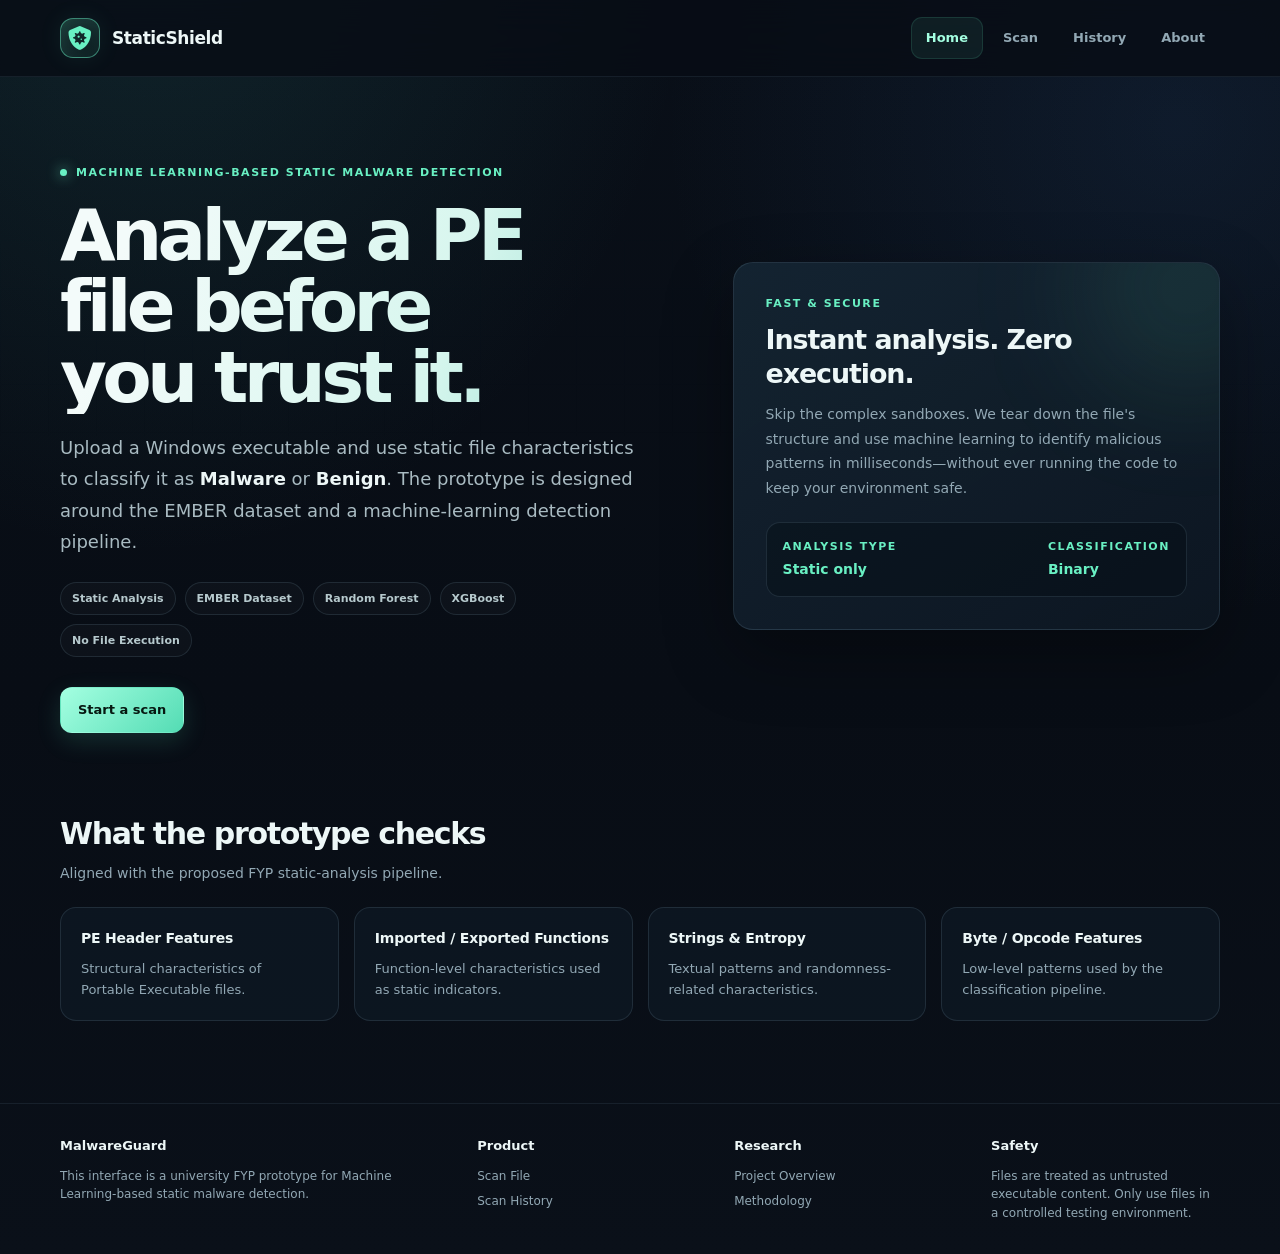
==== frontend/index.html @ d67ca049 "Initial commit: Add project structure and frontend UI" ====
<!doctype html>
<html lang="en">
<head>
<meta charset="utf-8">
<meta name="viewport" content="width=device-width,initial-scale=1">
<title>MalwareGuard | Static Malware Detection</title>
<link rel="stylesheet" href="static/css/styles.css">
<link rel="stylesheet" href="https://cdnjs.cloudflare.com/ajax/libs/font-awesome/6.4.0/css/all.min.css">
</head>
<body>
<header class="topbar">
  <div class="container nav">
    <a class="brand" href="index.html">
      <div class="brand-mark" aria-hidden="true">
        <i class="fa-solid fa-shield-virus"></i>
      </div>
      <span>StaticShield</span>
    </a>
    <nav class="nav-links" aria-label="Main navigation">
      <a class="active" href="index.html" aria-current="page">Home</a>
      <a href="scan.html">Scan</a>
      <a href="history.html">History</a>
      <a href="about.html">About</a>
    </nav>
  </div>
</header>

<main>
<section class="hero">
  <div class="container hero-grid">
    <div>
      <div class="eyebrow">Machine Learning-Based Static Malware Detection</div>
      <h1>Analyze a PE file before you trust it.</h1>
      <p class="lead">Upload a Windows executable and use static file characteristics to classify it as <strong>Malware</strong> or <strong>Benign</strong>. The prototype is designed around the EMBER dataset and a machine-learning detection pipeline.</p>
      <div class="hero-points">
        <span class="pill">Static Analysis</span>
        <span class="pill">EMBER Dataset</span>
        <span class="pill">Random Forest</span>
        <span class="pill">XGBoost</span>
        <span class="pill">No File Execution</span>
      </div>
      <div class="hero-cta">
        <a class="btn btn-primary" href="scan.html">Start a scan</a>
      </div>
    </div>
    <div class="hero-card">
      <div class="kicker">Fast & Secure</div>
      <h3>Instant analysis. Zero execution.</h3>
      <p>Skip the complex sandboxes. We tear down the file's structure and use machine learning to identify malicious patterns in milliseconds—without ever running the code to keep your environment safe.</p>
      <div class="model-strip">
        <div><div class="kicker">Analysis type</div><div class="model-tag">Static only</div></div>
        <div><div class="kicker">Classification</div><div class="model-tag">Binary</div></div>
      </div>
    </div>
  </div>
</section>

<section class="section">
  <div class="container">
    <div class="section-head">
      <div><h2>What the prototype checks</h2><p>Aligned with the proposed FYP static-analysis pipeline.</p></div>
    </div>
    <div class="feature-grid">
      <div class="panel small-card"><h4>PE Header Features</h4><p>Structural characteristics of Portable Executable files.</p></div>
      <div class="panel small-card"><h4>Imported / Exported Functions</h4><p>Function-level characteristics used as static indicators.</p></div>
      <div class="panel small-card"><h4>Strings & Entropy</h4><p>Textual patterns and randomness-related characteristics.</p></div>
      <div class="panel small-card"><h4>Byte / Opcode Features</h4><p>Low-level patterns used by the classification pipeline.</p></div>
    </div>
  </div>
</section>
</main>

<footer class="footer">
  <div class="container footer-grid">
    <div><h4>MalwareGuard</h4><div>This interface is a university FYP prototype for Machine Learning-based static malware detection.</div></div>
    <div><h4>Product</h4><a href="scan.html">Scan File</a><a href="history.html">Scan History</a></div>
    <div><h4>Research</h4><a href="about.html">Project Overview</a><a href="about.html#methodology">Methodology</a></div>
    <div><h4>Safety</h4><div>Files are treated as untrusted executable content. Only use files in a controlled testing environment.</div></div>
  </div>
</footer>
</body>
</html>
---- frontend/static/css/styles.css ----
:root {
  color-scheme: dark;
  --bg: #080d15;
  --bg-soft: #0d1521;
  --panel: rgba(16, 27, 40, .88);
  --panel-raised: #111e2c;
  --line: rgba(151, 188, 214, .14);
  --line-strong: rgba(151, 188, 214, .25);
  --text: #edf7f7;
  --muted: #92a8b4;
  --accent: #69f0c3;
  --accent-strong: #a4ffe1;
  --blue: #85baff;
  --danger: #ff7186;
  --success: #69f0c3;
  --warning: #f2ca72;
  --shadow: 0 24px 70px rgba(0, 0, 0, .32);
  --radius: 20px;
  --max: 1160px;
}

* { box-sizing: border-box; }

html {
  scroll-behavior: smooth;
  scroll-padding-top: 100px;
}

body {
  min-height: 100vh;
  margin: 0;
  color: var(--text);
  font-family: Inter, "Segoe UI", system-ui, -apple-system, BlinkMacSystemFont, sans-serif;
  background:
    radial-gradient(ellipse at 12% -8%, rgba(42, 115, 112, .22), transparent 34rem),
    radial-gradient(ellipse at 92% 10%, rgba(42, 83, 136, .18), transparent 32rem),
    linear-gradient(180deg, #090f18 0%, var(--bg) 55%, #0a1019 100%);
  line-height: 1.55;
}

body::before {
  position: fixed;
  z-index: 0;
  inset: 0;
  pointer-events: none;
  content: "";
  opacity: .16;
  background-image:
    linear-gradient(rgba(143, 180, 204, .07) 1px, transparent 1px),
    linear-gradient(90deg, rgba(143, 180, 204, .07) 1px, transparent 1px);
  background-size: 48px 48px;
  mask-image: linear-gradient(to bottom, black, transparent 76%);
  -webkit-mask-image: linear-gradient(to bottom, black, transparent 76%);
}

body > header,
body > main,
body > footer { position: relative; z-index: 1; }

a { color: inherit; text-decoration: none; }
button, input { font: inherit; }
button { color: inherit; }
::selection { color: #06130f; background: var(--accent); }

:focus-visible {
  outline: 2px solid var(--accent);
  outline-offset: 4px;
}

.container {
  width: min(calc(100% - 48px), var(--max));
  margin-inline: auto;
}

.topbar {
  position: sticky;
  z-index: 20;
  top: 0;
  border-bottom: 1px solid rgba(151, 188, 214, .1);
  background: rgba(8, 13, 21, .82);
  backdrop-filter: blur(18px);
  -webkit-backdrop-filter: blur(18px);
}

.nav {
  display: flex;
  min-height: 76px;
  align-items: center;
  justify-content: space-between;
  gap: 24px;
}

.brand {
  display: inline-flex;
  min-width: max-content;
  align-items: center;
  gap: 12px;
  font-weight: 800;
  letter-spacing: -.025em;
}

.brand-mark {
  position: relative;
  display: grid;
  width: 40px;
  height: 40px;
  place-items: center;
  border: 1px solid rgba(105, 240, 195, .5);
  border-radius: 13px;
  background: linear-gradient(145deg, rgba(105, 240, 195, .18), rgba(105, 240, 195, .035));
  box-shadow: inset 0 0 18px rgba(105, 240, 195, .08), 0 0 24px rgba(105, 240, 195, .08);
  color: var(--accent);
  font-size: 24px;
  font-weight: 900;
}

.brand span { font-size: 17px; }

.nav-links {
  display: flex;
  align-items: center;
  gap: 5px;
}

.nav-links a {
  padding: 10px 14px;
  border: 1px solid transparent;
  border-radius: 11px;
  color: var(--muted);
  font-size: 13px;
  font-weight: 650;
  transition: color .18s ease, background .18s ease, border-color .18s ease;
}

.nav-links a:hover,
.nav-links a.active {
  border-color: rgba(105, 240, 195, .12);
  background: rgba(105, 240, 195, .075);
  color: var(--accent-strong);
}

.hero { padding: 82px 0 44px; }

.hero-grid {
  display: grid;
  grid-template-columns: minmax(0, 1.1fr) minmax(320px, .9fr);
  align-items: center;
  gap: clamp(32px, 6vw, 78px);
}

.eyebrow,
.kicker {
  color: var(--accent);
  font-size: 11px;
  font-weight: 800;
  letter-spacing: .14em;
  text-transform: uppercase;
}

.eyebrow {
  display: inline-flex;
  align-items: center;
  gap: 9px;
}

.eyebrow::before {
  width: 7px;
  height: 7px;
  border-radius: 50%;
  background: var(--accent);
  box-shadow: 0 0 13px rgba(105, 240, 195, .85);
  content: "";
}

h1, h2, h3, h4, p { margin-top: 0; }

h1 {
  margin: 16px 0 18px;
  font-size: clamp(42px, 6.3vw, 72px);
  font-weight: 760;
  letter-spacing: -.065em;
  line-height: .99;
  text-wrap: balance;
}

.hero h1 {
  max-width: 750px;
  background: linear-gradient(110deg, #f3fbfa 12%, #d7f6ee 64%, #91ddce);
  background-clip: text;
  -webkit-text-fill-color: transparent;
}

.lead {
  max-width: 690px;
  margin-bottom: 0;
  color: #a9bbc2;
  font-size: clamp(16px, 1.5vw, 18px);
  line-height: 1.75;
}

.lead strong { color: var(--text); }

.hero-points {
  display: flex;
  flex-wrap: wrap;
  gap: 9px;
  margin-top: 24px;
}

.pill {
  padding: 7px 11px;
  border: 1px solid var(--line);
  border-radius: 999px;
  background: rgba(255, 255, 255, .025);
  color: #b6c9cd;
  font-size: 11px;
  font-weight: 650;
}

.hero-cta { margin-top: 30px; }

.hero-card,
.panel {
  border: 1px solid var(--line);
  border-radius: var(--radius);
  background:
    linear-gradient(145deg, rgba(21, 37, 51, .92), rgba(13, 23, 34, .96));
  box-shadow: var(--shadow);
}

.hero-card {
  position: relative;
  overflow: hidden;
  padding: clamp(23px, 3vw, 32px);
}

.hero-card::before {
  position: absolute;
  top: -80px;
  right: -75px;
  width: 210px;
  height: 210px;
  border-radius: 50%;
  background: rgba(105, 240, 195, .1);
  content: "";
  filter: blur(60px);
  pointer-events: none;
}

.hero-card h3 {
  position: relative;
  margin: 11px 0 12px;
  font-size: clamp(21px, 2.1vw, 27px);
  letter-spacing: -.04em;
  line-height: 1.25;
}

.hero-card p {
  position: relative;
  margin-bottom: 22px;
  color: var(--muted);
  font-size: 14px;
  line-height: 1.75;
}

.hero-card.privacy-card h3 {
  max-width: 380px;
  margin-top: 17px;
  margin-bottom: 12px;
}

.hero-card.privacy-card p {
  margin-bottom: 0;
}

.privacy-card .model-strip { margin-top: 20px; }
.privacy-card-actions { margin-top: 18px; }

.model-strip {
  display: flex;
  align-items: center;
  justify-content: space-between;
  gap: 18px;
  padding: 15px 16px;
  border: 1px solid var(--line);
  border-radius: 14px;
  background: rgba(5, 12, 19, .38);
}

.model-tag {
  margin-top: 4px;
  color: var(--accent);
  font-size: 14px;
  font-weight: 750;
}

.section { padding: 34px 0 82px; }

.section-head {
  display: flex;
  align-items: end;
  justify-content: space-between;
  gap: 20px;
  margin-bottom: 22px;
}

.section-head h2 {
  margin-bottom: 0;
  font-size: clamp(22px, 3vw, 30px);
  letter-spacing: -.045em;
}

.section-head p {
  margin: 6px 0 0;
  color: var(--muted);
  font-size: 14px;
}

.feature-grid,
.result-grid,
.cards {
  display: grid;
  gap: 15px;
}

.feature-grid { grid-template-columns: repeat(4, minmax(0, 1fr)); }

.small-card {
  min-width: 0;
  padding: 20px;
  border: 1px solid var(--line);
  border-radius: 16px;
  background: rgba(15, 25, 37, .72);
  transition: transform .2s ease, border-color .2s ease, background .2s ease;
}

.small-card:hover {
  transform: translateY(-3px);
  border-color: rgba(105, 240, 195, .3);
  background: rgba(18, 33, 45, .9);
}

.panel.small-card { box-shadow: none; }

.small-card h4 {
  margin-bottom: 8px;
  font-size: 14px;
  letter-spacing: -.015em;
}

.small-card p {
  margin-bottom: 0;
  color: var(--muted);
  font-size: 13px;
  line-height: 1.65;
}

.btn {
  display: inline-flex;
  min-height: 46px;
  align-items: center;
  justify-content: center;
  gap: 9px;
  padding: 11px 17px;
  border: 1px solid transparent;
  border-radius: 12px;
  cursor: pointer;
  font-size: 13px;
  font-weight: 800;
  transition: transform .16s ease, background .16s ease, border-color .16s ease, box-shadow .16s ease;
}

.btn:hover { transform: translateY(-1px); }

.btn-primary {
  background: linear-gradient(135deg, var(--accent-strong), #54dcb4);
  box-shadow: 0 8px 24px rgba(82, 220, 180, .16);
  color: #061811;
}

.btn-primary:hover {
  background: linear-gradient(135deg, #c0ffeb, #70f2c9);
  box-shadow: 0 10px 30px rgba(82, 220, 180, .25);
}

.btn-primary:disabled {
  transform: none;
  cursor: wait;
  opacity: .8;
}

.btn-ghost {
  border-color: var(--line-strong);
  background: rgba(255, 255, 255, .025);
  color: var(--text);
}

.btn-ghost:hover {
  border-color: rgba(105, 240, 195, .35);
  background: rgba(105, 240, 195, .07);
}

.btn-danger {
  border-color: rgba(255, 113, 134, .3);
  background: rgba(255, 113, 134, .1);
  color: #ff9baa;
}

.page { padding: 48px 0 82px; }

.breadcrumb {
  margin-bottom: 11px;
  color: #748c99;
  font-size: 12px;
  font-weight: 650;
}

.page h1 {
  margin-top: 0;
  font-size: clamp(36px, 5vw, 52px);
  letter-spacing: -.055em;
  line-height: 1.06;
}

.page-intro {
  max-width: 810px;
  margin-bottom: 0;
  color: #9db1ba;
  line-height: 1.75;
}

.scan-card { padding: clamp(18px, 3.3vw, 32px); }

.dropzone {
  padding: clamp(26px, 5vw, 46px) 22px;
  border: 1px dashed rgba(105, 240, 195, .36);
  border-radius: 17px;
  background:
    radial-gradient(ellipse at 50% 100%, rgba(50, 139, 119, .11), transparent 65%),
    rgba(7, 14, 22, .48);
  text-align: center;
  transition: border-color .2s ease, background .2s ease, transform .2s ease;
}

.dropzone.dragover {
  transform: translateY(-2px);
  border-color: var(--accent);
  background-color: rgba(105, 240, 195, .08);
  box-shadow: inset 0 0 30px rgba(105, 240, 195, .055), 0 0 30px rgba(105, 240, 195, .06);
}

.upload-icon {
  display: grid;
  width: 66px;
  height: 66px;
  margin: 0 auto 16px;
  place-items: center;
  border: 1px solid rgba(105, 240, 195, .3);
  border-radius: 19px;
  background: linear-gradient(145deg, rgba(105, 240, 195, .13), rgba(105, 240, 195, .035));
  color: var(--accent);
  font-size: 30px;
  box-shadow: 0 0 30px rgba(105, 240, 195, .07);
}

.dropzone h3 {
  margin: 0 0 8px;
  font-size: 19px;
  letter-spacing: -.025em;
}

.dropzone p {
  max-width: 520px;
  margin: 0 auto 19px;
  color: var(--muted);
  font-size: 13px;
  line-height: 1.65;
}

.hidden { display: none !important; }

.file-preview {
  display: flex;
  align-items: center;
  justify-content: space-between;
  gap: 16px;
  margin-top: 17px;
  padding: 13px 15px;
  border: 1px solid var(--line);
  border-radius: 14px;
  background: rgba(5, 12, 19, .45);
}

.file-meta {
  display: flex;
  min-width: 0;
  align-items: center;
  gap: 13px;
}

.file-meta strong {
  display: block;
  max-width: min(480px, 55vw);
  overflow: hidden;
  text-overflow: ellipsis;
  white-space: nowrap;
}

.file-meta small { color: var(--muted); }

.file-icon {
  display: grid;
  width: 43px;
  height: 43px;
  flex: 0 0 auto;
  place-items: center;
  border: 1px solid rgba(133, 186, 255, .2);
  border-radius: 12px;
  background: rgba(133, 186, 255, .08);
  color: var(--blue);
  font-size: 11px;
  font-weight: 800;
}

.controls {
  display: flex;
  flex-wrap: wrap;
  align-items: center;
  justify-content: space-between;
  gap: 12px;
  margin-top: 16px;
}

.status {
  color: var(--muted);
  font-size: 13px;
}

.status[data-state="ready"] { color: var(--success); }
.status[data-state="error"] { color: var(--danger); }
.status[data-state="busy"] { color: var(--blue); }

.analysis-progress {
  display: grid;
  grid-template-columns: minmax(230px, .78fr) minmax(0, 1.22fr);
  gap: clamp(24px, 5vw, 54px);
  overflow: hidden;
  padding: clamp(20px, 4vw, 38px);
  border: 1px solid rgba(105, 240, 195, .2);
  border-radius: 17px;
  background:
    radial-gradient(ellipse at 15% 48%, rgba(54, 140, 123, .14), transparent 40%),
    linear-gradient(135deg, rgba(12, 24, 34, .95), rgba(10, 19, 29, .96));
}

.analysis-visual {
  display: flex;
  min-height: 360px;
  flex-direction: column;
  align-items: center;
  justify-content: center;
  gap: 22px;
  padding: 24px;
  border: 1px solid rgba(151, 188, 214, .1);
  border-radius: 15px;
  background:
    linear-gradient(rgba(143, 180, 204, .04) 1px, transparent 1px),
    linear-gradient(90deg, rgba(143, 180, 204, .04) 1px, transparent 1px),
    rgba(6, 14, 21, .46);
  background-size: 28px 28px;
}

.scan-orbit {
  position: relative;
  display: grid;
  width: 190px;
  aspect-ratio: 1;
  place-items: center;
  border-radius: 50%;
  background: radial-gradient(circle, rgba(105, 240, 195, .12), rgba(105, 240, 195, .015) 54%, transparent 70%);
}

.scan-orbit::before,
.scan-orbit::after {
  position: absolute;
  border: 1px solid rgba(105, 240, 195, .1);
  border-radius: 50%;
  content: "";
}

.scan-orbit::before { inset: 12px; }
.scan-orbit::after { inset: 30px; border-color: rgba(133, 186, 255, .13); }

.scan-orbit-ring {
  position: absolute;
  border-radius: 50%;
  pointer-events: none;
}

.scan-orbit-ring-one {
  inset: 3px;
  border: 1px dashed rgba(105, 240, 195, .42);
  animation: orbit-spin 12s linear infinite;
}

.scan-orbit-ring-two {
  inset: 21px;
  border: 1px solid transparent;
  border-top-color: rgba(133, 186, 255, .66);
  border-bottom-color: rgba(133, 186, 255, .24);
  animation: orbit-spin 5s linear infinite reverse;
}

.scan-core {
  position: relative;
  z-index: 1;
  display: grid;
  width: 78px;
  height: 78px;
  place-items: center;
  border: 1px solid rgba(105, 240, 195, .55);
  border-radius: 25px;
  background: linear-gradient(145deg, rgba(105, 240, 195, .22), rgba(105, 240, 195, .055));
  box-shadow: 0 0 30px rgba(105, 240, 195, .15), inset 0 0 20px rgba(105, 240, 195, .08);
  color: var(--accent-strong);
  font-size: 20px;
  font-weight: 900;
  letter-spacing: .08em;
}

.scan-beam {
  position: absolute;
  z-index: 2;
  top: 50%;
  left: 6%;
  width: 88%;
  height: 1px;
  transform-origin: center;
  animation: beam-scan 3s ease-in-out infinite;
  background: linear-gradient(90deg, transparent, rgba(105, 240, 195, .85), transparent);
  box-shadow: 0 0 12px rgba(105, 240, 195, .7);
}

.analysis-channel {
  display: inline-flex;
  align-items: center;
  gap: 8px;
  color: #9bb1ba;
  font-size: 10px;
  font-weight: 750;
  letter-spacing: .1em;
  text-align: center;
  text-transform: uppercase;
}

.online-dot {
  width: 7px;
  height: 7px;
  border-radius: 50%;
  background: var(--accent);
  box-shadow: 0 0 10px rgba(105, 240, 195, .7);
  animation: status-pulse 1.8s ease-in-out infinite;
}

.analysis-file-chip {
  display: flex;
  width: min(100%, 290px);
  min-width: 0;
  align-items: center;
  gap: 11px;
  padding: 10px 12px;
  border: 1px solid var(--line);
  border-radius: 12px;
  background: rgba(7, 15, 23, .68);
}

.analysis-file-chip .file-icon { width: 36px; height: 36px; }
.analysis-file-details { display: grid; min-width: 0; gap: 2px; }
.analysis-file-details .kicker { font-size: 9px; }
.analysis-file-details strong { overflow: hidden; font-size: 12px; text-overflow: ellipsis; white-space: nowrap; }

.analysis-content { align-self: center; min-width: 0; }
.analysis-content h2 { margin: 11px 0 7px; font-size: clamp(24px, 3vw, 34px); letter-spacing: -.05em; line-height: 1.15; }
.analysis-message { min-height: 42px; margin-bottom: 22px; color: var(--muted); font-size: 13px; }

.progress-meta {
  display: flex;
  align-items: center;
  justify-content: space-between;
  margin-bottom: 9px;
  color: #93a9b2;
  font-size: 11px;
  font-weight: 650;
}

.progress-meta strong { color: var(--accent); font-size: 12px; font-variant-numeric: tabular-nums; }

.progress-track {
  height: 7px;
  overflow: hidden;
  border-radius: 99px;
  background: rgba(151, 188, 214, .12);
}

.progress-fill {
  display: block;
  width: 8%;
  height: 100%;
  border-radius: inherit;
  background: linear-gradient(90deg, #46cfa9, #a4ffe1);
  box-shadow: 0 0 16px rgba(105, 240, 195, .48);
  transition: width .4s ease;
}

.analysis-steps {
  display: grid;
  gap: 6px;
  margin: 18px 0 0;
  padding: 0;
  list-style: none;
}

.analysis-steps li {
  display: grid;
  grid-template-columns: 34px minmax(0, 1fr) auto;
  align-items: center;
  gap: 10px;
  min-height: 43px;
  padding: 7px 10px;
  border: 1px solid transparent;
  border-radius: 10px;
  color: #718895;
  font-size: 12px;
  transition: background .2s ease, color .2s ease, border-color .2s ease;
}

.step-index {
  display: grid;
  width: 28px;
  height: 28px;
  place-items: center;
  border: 1px solid rgba(151, 188, 214, .12);
  border-radius: 9px;
  color: #718895;
  font-size: 10px;
  font-weight: 800;
}

.step-state { color: #6c818c; font-size: 10px; }

.analysis-steps li[data-state="active"] {
  border-color: rgba(105, 240, 195, .15);
  background: rgba(105, 240, 195, .055);
  color: var(--text);
}

.analysis-steps li[data-state="active"] .step-index {
  border-color: rgba(105, 240, 195, .3);
  background: rgba(105, 240, 195, .1);
  color: var(--accent);
}

.analysis-steps li[data-state="active"] .step-state { color: var(--accent); }
.analysis-steps li[data-state="complete"] { color: #9fc2b8; }
.analysis-steps li[data-state="complete"] .step-index { border-color: rgba(105, 240, 195, .2); color: var(--success); }
.analysis-steps li[data-state="complete"] .step-state { color: #79cdb0; }

.analysis-footnote { margin: 13px 0 0; color: #6f838d; font-size: 10px; line-height: 1.5; }

@keyframes orbit-spin { to { transform: rotate(360deg); } }
@keyframes beam-scan { 0%, 100% { transform: rotate(-28deg); opacity: .38; } 50% { transform: rotate(28deg); opacity: .95; } }
@keyframes status-pulse { 50% { opacity: .45; box-shadow: 0 0 3px rgba(105, 240, 195, .5); } }

.empty-state {
  margin-top: 22px;
  text-align: center;
}

.empty-state .upload-icon { margin-bottom: 17px; }
.empty-state h2, .empty-state h3 { margin-bottom: 8px; }
.empty-state p { max-width: 540px; margin: 0 auto 18px; color: var(--muted); }

.disclaimer {
  margin-top: 15px;
  padding: 12px 14px;
  border: 1px solid rgba(242, 202, 114, .13);
  border-radius: 11px;
  background: rgba(242, 202, 114, .045);
  color: #a9a798;
  font-size: 12px;
  line-height: 1.6;
}

.result-layout {
  display: grid;
  grid-template-columns: minmax(230px, 275px) minmax(0, 1fr);
  align-items: start;
  gap: 18px;
  margin-top: 24px;
}

.summary-card { padding: 21px; }

.score-ring {
  position: relative;
  display: grid;
  width: 145px;
  height: 145px;
  margin: 4px auto 19px;
  place-items: center;
  border: 8px solid var(--success);
  border-radius: 50%;
  background: radial-gradient(circle, rgba(105, 240, 195, .09), transparent 70%);
  box-shadow: 0 0 30px rgba(105, 240, 195, .08), inset 0 0 20px rgba(105, 240, 195, .055);
}

.score-ring .score {
  font-size: 35px;
  font-weight: 850;
  letter-spacing: -.06em;
}

.score-ring span:last-child {
  display: block;
  color: var(--muted);
  font-size: 11px;
  text-align: center;
}

.result-status { text-align: center; }

.result-status h2 {
  margin: 4px 0;
  color: var(--success);
  font-size: 24px;
  letter-spacing: -.04em;
}

.result-status p {
  margin-bottom: 0;
  color: var(--muted);
  font-size: 13px;
}

.result-main { display: grid; min-width: 0; gap: 16px; }

.summary-banner {
  display: flex;
  align-items: center;
  justify-content: space-between;
  gap: 16px;
  padding: 18px 20px;
  border: 1px solid rgba(105, 240, 195, .18);
  border-radius: 15px;
  background: linear-gradient(100deg, rgba(105, 240, 195, .085), rgba(105, 240, 195, .025));
}

.summary-banner strong {
  display: block;
  margin-top: 4px;
  font-size: 17px;
  letter-spacing: -.02em;
}

.result-info {
  display: grid;
  grid-template-columns: repeat(3, minmax(0, 1fr));
  gap: 11px;
}

.stat {
  min-width: 0;
  padding: 14px;
  border: 1px solid var(--line);
  border-radius: 13px;
  background: rgba(13, 22, 33, .76);
}

.stat label {
  display: block;
  margin-bottom: 6px;
  color: var(--muted);
  font-size: 11px;
  font-weight: 650;
}

.stat strong {
  display: block;
  overflow-wrap: anywhere;
  font-size: 13px;
}

.table-wrap { overflow-x: auto; }
table { width: 100%; border-collapse: collapse; }

th, td {
  padding: 13px 14px;
  border-bottom: 1px solid var(--line);
  font-size: 12px;
  text-align: left;
}

th { color: #c5d5d8; font-weight: 800; }
td { color: var(--muted); }

.badge {
  display: inline-flex;
  align-items: center;
  gap: 6px;
  padding: 6px 9px;
  border: 1px solid transparent;
  border-radius: 999px;
  font-size: 10px;
  font-weight: 850;
  letter-spacing: .04em;
  white-space: nowrap;
}

.badge-success {
  border-color: rgba(105, 240, 195, .16);
  background: rgba(105, 240, 195, .09);
  color: var(--success);
}

.badge-danger {
  border-color: rgba(255, 113, 134, .18);
  background: rgba(255, 113, 134, .1);
  color: var(--danger);
}

.badge-neutral {
  border-color: rgba(133, 186, 255, .16);
  background: rgba(133, 186, 255, .08);
  color: var(--blue);
}

.history-list { display: grid; gap: 10px; margin-top: 22px; }

.history-row {
  display: grid;
  grid-template-columns: minmax(0, 1.6fr) minmax(90px, .75fr) minmax(70px, .7fr) minmax(130px, 1fr) auto;
  align-items: center;
  gap: 14px;
  padding: 15px 17px;
  border: 1px solid var(--line);
  border-radius: 14px;
  background: rgba(15, 25, 37, .78);
  transition: transform .18s ease, border-color .18s ease, background .18s ease;
}

.history-row:hover {
  transform: translateY(-2px);
  border-color: rgba(105, 240, 195, .28);
  background: rgba(19, 34, 46, .92);
}

.history-row > div { min-width: 0; }

.history-row strong {
  display: block;
  overflow: hidden;
  text-overflow: ellipsis;
  white-space: nowrap;
}

.history-row .muted {
  margin-top: 3px;
  color: var(--muted);
  font-size: 11px;
}

.muted { color: var(--muted); }

.info-grid {
  display: grid;
  grid-template-columns: repeat(3, minmax(0, 1fr));
  gap: 15px;
  margin-top: 24px;
}

.info-card { padding: 22px; }

.info-card h3 {
  margin: 9px 0 9px;
  font-size: 19px;
  letter-spacing: -.035em;
}

.info-card p {
  margin-bottom: 0;
  color: var(--muted);
  font-size: 13px;
  line-height: 1.7;
}

.notice {
  padding: 13px 15px;
  border: 1px solid rgba(133, 186, 255, .14);
  border-left: 3px solid var(--blue);
  border-radius: 9px;
  background: rgba(133, 186, 255, .055);
  color: #bdcbd7;
  font-size: 12px;
  line-height: 1.6;
}

.footer {
  margin-top: auto;
  padding: 32px 0;
  border-top: 1px solid rgba(151, 188, 214, .1);
  color: var(--muted);
  font-size: 12px;
}

.footer-grid {
  display: grid;
  grid-template-columns: 1.7fr repeat(3, 1fr);
  gap: 28px;
}

.footer h4 {
  margin: 0 0 10px;
  color: var(--text);
  font-size: 13px;
}

.footer p { margin-bottom: 0; line-height: 1.7; }
.footer a { display: block; width: fit-content; margin: 7px 0; color: var(--muted); }
.footer a:hover { color: var(--accent); }

.spinner {
  display: inline-block;
  width: 17px;
  height: 17px;
  border: 2px solid rgba(6, 24, 17, .22);
  border-top-color: #061811;
  border-radius: 50%;
  animation: spin .7s linear infinite;
  vertical-align: -4px;
}

@keyframes spin { to { transform: rotate(360deg); } }

@media (max-width: 940px) {
  .hero-grid { grid-template-columns: minmax(0, 1fr) minmax(290px, .9fr); gap: 32px; }
  .feature-grid, .info-grid { grid-template-columns: repeat(2, minmax(0, 1fr)); }
  .result-layout { grid-template-columns: minmax(215px, .72fr) minmax(0, 1.5fr); }
  .result-info { grid-template-columns: repeat(2, minmax(0, 1fr)); }
  .history-row { grid-template-columns: minmax(0, 1.4fr) minmax(90px, .8fr) auto; }
  .history-row .hide-md { display: none; }
  .footer-grid { grid-template-columns: repeat(2, minmax(0, 1fr)); }
}

@media (max-width: 700px) {
  .container { width: min(calc(100% - 32px), var(--max)); }
  .nav { min-height: 0; flex-wrap: wrap; gap: 8px; padding-block: 12px; }
  .nav-links { width: 100%; flex-basis: 100%; justify-content: space-between; gap: 3px; }
  .nav-links a { padding: 8px 10px; font-size: 12px; }
  .hero { padding: 52px 0 30px; }
  .hero-grid, .result-layout { grid-template-columns: minmax(0, 1fr); }
  .analysis-progress { grid-template-columns: minmax(0, 1fr); }
  .analysis-visual { min-height: 270px; }
  .scan-orbit { width: 150px; }
  .scan-core { width: 66px; height: 66px; border-radius: 21px; }
  .hero-grid { gap: 28px; }
  .hero-card { max-width: none; }
  .page { padding: 34px 0 60px; }
  .history-row { grid-template-columns: minmax(0, 1fr) auto; gap: 9px 12px; }
  .history-row .badge-neutral { justify-self: end; }
}

@media (max-width: 480px) {
  .container { width: min(calc(100% - 26px), var(--max)); }
  .brand-mark { width: 36px; height: 36px; border-radius: 11px; }
  .brand span { font-size: 16px; }
  .nav-links a { padding: 8px 7px; font-size: 11px; }
  h1 { font-size: clamp(40px, 12vw, 52px); }
  .hero { padding-top: 42px; }
  .lead { font-size: 15px; }
  .feature-grid, .info-grid { grid-template-columns: minmax(0, 1fr); }
  .result-info { grid-template-columns: repeat(2, minmax(0, 1fr)); }
  .stat { padding: 12px; }
  .summary-banner { align-items: flex-start; }
  .scan-card { padding: 16px; }
  .dropzone { padding: 25px 14px; }
  .file-preview { align-items: flex-start; }
  .file-meta strong { max-width: 54vw; }
  .file-preview .btn { min-height: 40px; padding-inline: 12px; }
  .controls { align-items: stretch; }
  .controls .btn { width: 100%; }
  .footer-grid { grid-template-columns: minmax(0, 1fr); gap: 20px; }
}

@media (max-width: 360px) {
  .nav-links a { padding-inline: 5px; font-size: 10px; }
  .result-info { grid-template-columns: minmax(0, 1fr); }
  .history-row { padding: 13px; }
}

@media (prefers-reduced-motion: reduce) {
  *, *::before, *::after {
    scroll-behavior: auto !important;
    animation-duration: .01ms !important;
    animation-iteration-count: 1 !important;
    transition-duration: .01ms !important;
  }
}
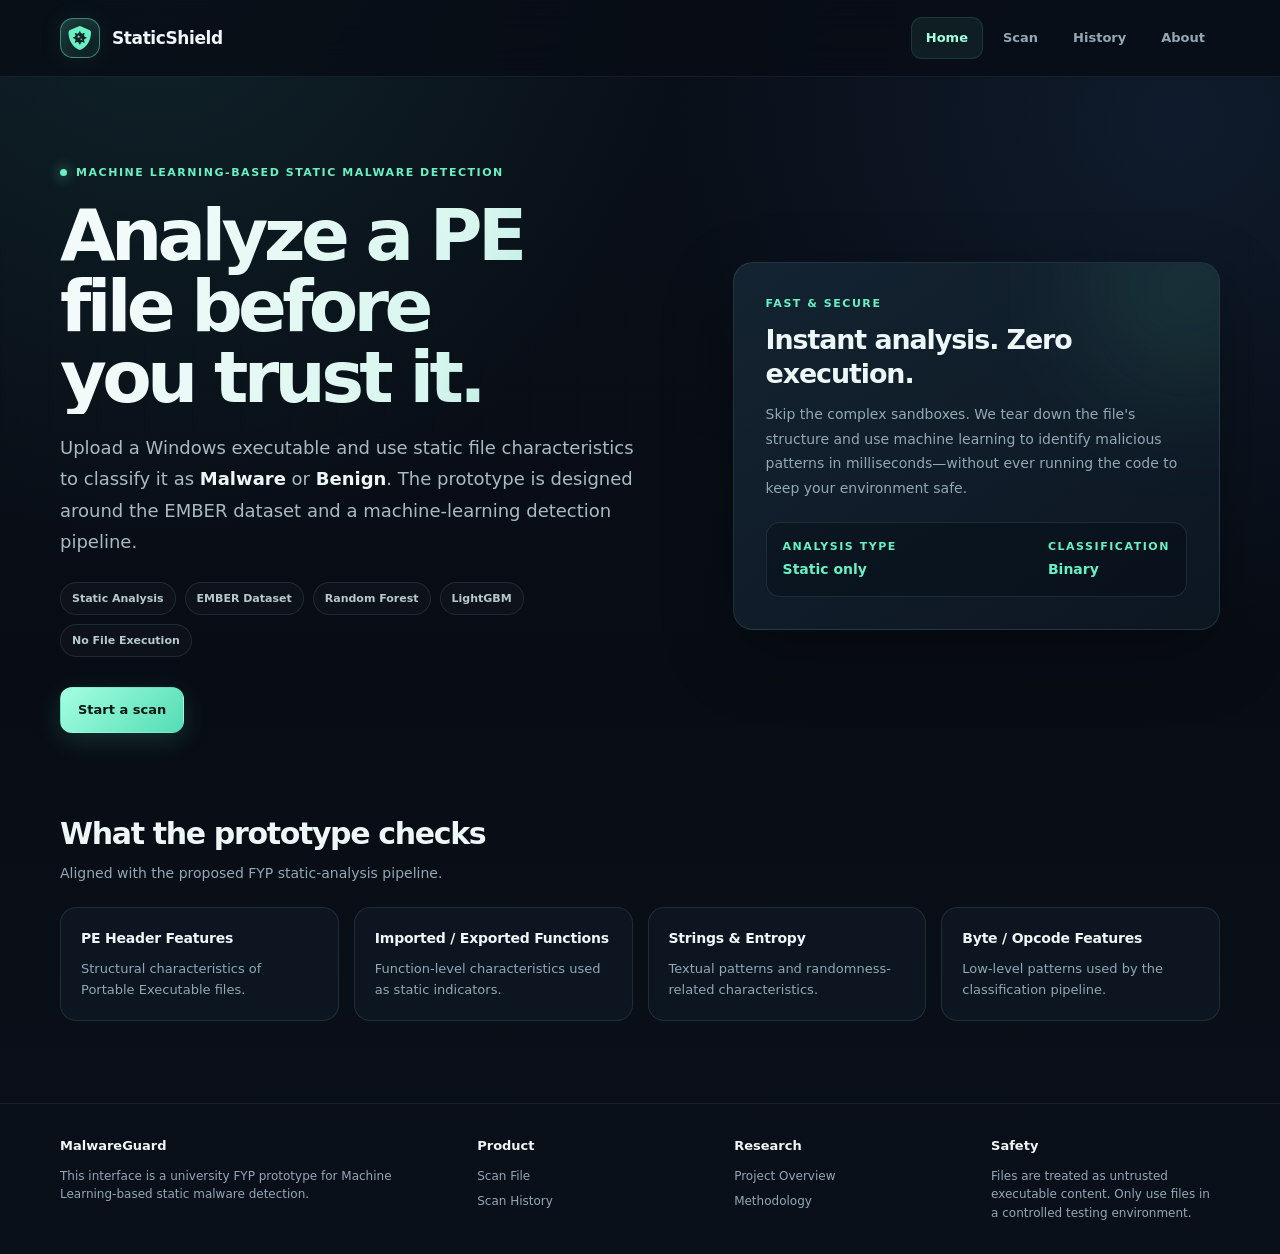
==== commit 5ec1d051: "feat: add Flask malware detection backend" ====
--- a/frontend/index.html
+++ b/frontend/index.html
@@ -36,7 +36,7 @@
         <span class="pill">Static Analysis</span>
         <span class="pill">EMBER Dataset</span>
         <span class="pill">Random Forest</span>
-        <span class="pill">XGBoost</span>
+        <span class="pill">LightGBM</span>
         <span class="pill">No File Execution</span>
       </div>
       <div class="hero-cta">
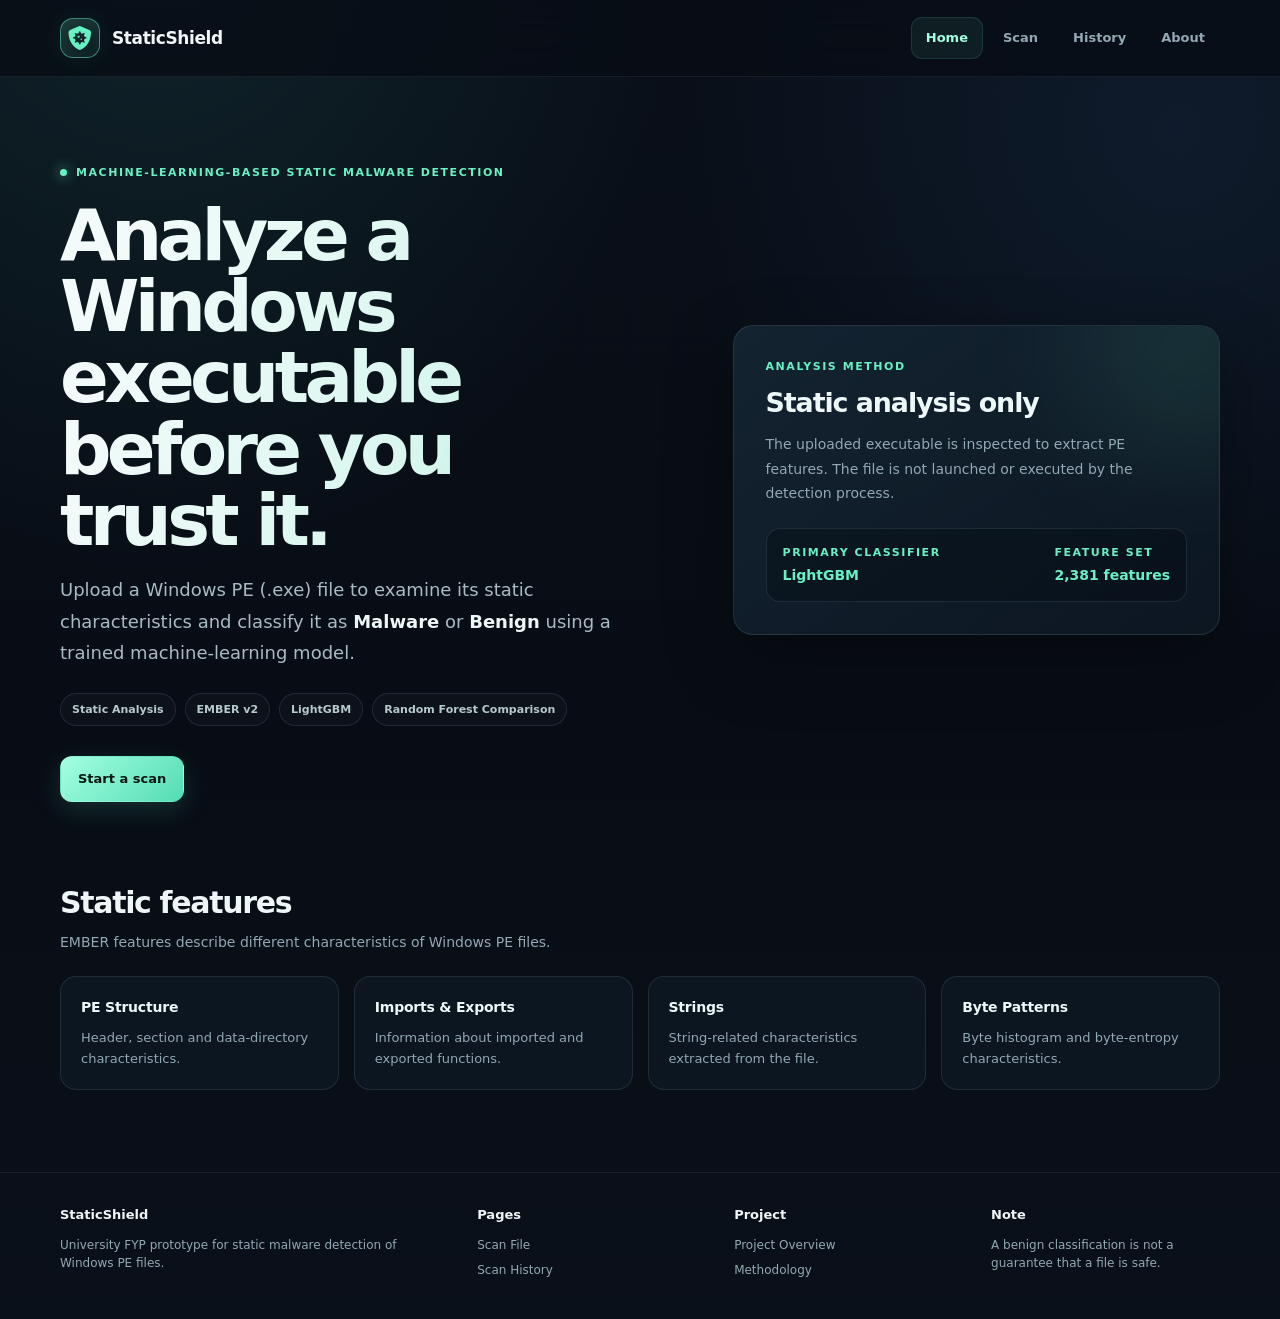
==== commit a9b53319: "fix: refine frontend UI and remove unnecessary elements" ====
--- a/frontend/index.html
+++ b/frontend/index.html
@@ -1,81 +1,77 @@
 <!doctype html>
 <html lang="en">
 <head>
-<meta charset="utf-8">
-<meta name="viewport" content="width=device-width,initial-scale=1">
-<title>MalwareGuard | Static Malware Detection</title>
-<link rel="stylesheet" href="static/css/styles.css">
-<link rel="stylesheet" href="https://cdnjs.cloudflare.com/ajax/libs/font-awesome/6.4.0/css/all.min.css">
+  <meta charset="utf-8">
+  <meta name="viewport" content="width=device-width, initial-scale=1">
+  <meta name="description" content="StaticShield - a web-based static malware detection prototype for Windows PE files.">
+  <title>Home | StaticShield</title>
+  <link rel="stylesheet" href="static/css/styles.css">
+  <link rel="stylesheet" href="https://cdnjs.cloudflare.com/ajax/libs/font-awesome/6.4.0/css/all.min.css">
 </head>
 <body>
 <header class="topbar">
   <div class="container nav">
     <a class="brand" href="index.html">
-      <div class="brand-mark" aria-hidden="true">
-        <i class="fa-solid fa-shield-virus"></i>
-      </div>
+      <div class="brand-mark" aria-hidden="true"><i class="fa-solid fa-shield-virus"></i></div>
       <span>StaticShield</span>
     </a>
     <nav class="nav-links" aria-label="Main navigation">
       <a class="active" href="index.html" aria-current="page">Home</a>
-      <a href="scan.html">Scan</a>
-      <a href="history.html">History</a>
-      <a href="about.html">About</a>
+      <a class="" href="scan.html" >Scan</a>
+      <a class="" href="history.html" >History</a>
+      <a class="" href="about.html" >About</a>
     </nav>
   </div>
 </header>
 
 <main>
-<section class="hero">
-  <div class="container hero-grid">
-    <div>
-      <div class="eyebrow">Machine Learning-Based Static Malware Detection</div>
-      <h1>Analyze a PE file before you trust it.</h1>
-      <p class="lead">Upload a Windows executable and use static file characteristics to classify it as <strong>Malware</strong> or <strong>Benign</strong>. The prototype is designed around the EMBER dataset and a machine-learning detection pipeline.</p>
-      <div class="hero-points">
-        <span class="pill">Static Analysis</span>
-        <span class="pill">EMBER Dataset</span>
-        <span class="pill">Random Forest</span>
-        <span class="pill">LightGBM</span>
-        <span class="pill">No File Execution</span>
+  <section class="hero">
+    <div class="container hero-grid">
+      <div>
+        <div class="eyebrow">Machine-learning-based static malware detection</div>
+        <h1>Analyze a Windows executable before you trust it.</h1>
+        <p class="lead">Upload a Windows PE (.exe) file to examine its static characteristics and classify it as <strong>Malware</strong> or <strong>Benign</strong> using a trained machine-learning model.</p>
+        <div class="hero-points">
+          <span class="pill">Static Analysis</span>
+          <span class="pill">EMBER v2</span>
+          <span class="pill">LightGBM</span>
+          <span class="pill">Random Forest Comparison</span>
+        </div>
+        <div class="hero-cta"><a class="btn btn-primary" href="scan.html">Start a scan</a></div>
       </div>
-      <div class="hero-cta">
-        <a class="btn btn-primary" href="scan.html">Start a scan</a>
+      <div class="hero-card">
+        <div class="kicker">Analysis method</div>
+        <h3>Static analysis only</h3>
+        <p>The uploaded executable is inspected to extract PE features. The file is not launched or executed by the detection process.</p>
+        <div class="model-strip">
+          <div><div class="kicker">Primary classifier</div><div class="model-tag">LightGBM</div></div>
+          <div><div class="kicker">Feature set</div><div class="model-tag">2,381 features</div></div>
+        </div>
       </div>
     </div>
-    <div class="hero-card">
-      <div class="kicker">Fast & Secure</div>
-      <h3>Instant analysis. Zero execution.</h3>
-      <p>Skip the complex sandboxes. We tear down the file's structure and use machine learning to identify malicious patterns in milliseconds—without ever running the code to keep your environment safe.</p>
-      <div class="model-strip">
-        <div><div class="kicker">Analysis type</div><div class="model-tag">Static only</div></div>
-        <div><div class="kicker">Classification</div><div class="model-tag">Binary</div></div>
+  </section>
+
+  <section class="section">
+    <div class="container">
+      <div class="section-head">
+        <div><h2>Static features</h2><p>EMBER features describe different characteristics of Windows PE files.</p></div>
+      </div>
+      <div class="feature-grid">
+        <div class="panel small-card"><h4>PE Structure</h4><p>Header, section and data-directory characteristics.</p></div>
+        <div class="panel small-card"><h4>Imports & Exports</h4><p>Information about imported and exported functions.</p></div>
+        <div class="panel small-card"><h4>Strings</h4><p>String-related characteristics extracted from the file.</p></div>
+        <div class="panel small-card"><h4>Byte Patterns</h4><p>Byte histogram and byte-entropy characteristics.</p></div>
       </div>
     </div>
-  </div>
-</section>
-
-<section class="section">
-  <div class="container">
-    <div class="section-head">
-      <div><h2>What the prototype checks</h2><p>Aligned with the proposed FYP static-analysis pipeline.</p></div>
-    </div>
-    <div class="feature-grid">
-      <div class="panel small-card"><h4>PE Header Features</h4><p>Structural characteristics of Portable Executable files.</p></div>
-      <div class="panel small-card"><h4>Imported / Exported Functions</h4><p>Function-level characteristics used as static indicators.</p></div>
-      <div class="panel small-card"><h4>Strings & Entropy</h4><p>Textual patterns and randomness-related characteristics.</p></div>
-      <div class="panel small-card"><h4>Byte / Opcode Features</h4><p>Low-level patterns used by the classification pipeline.</p></div>
-    </div>
-  </div>
-</section>
+  </section>
 </main>
 
 <footer class="footer">
   <div class="container footer-grid">
-    <div><h4>MalwareGuard</h4><div>This interface is a university FYP prototype for Machine Learning-based static malware detection.</div></div>
-    <div><h4>Product</h4><a href="scan.html">Scan File</a><a href="history.html">Scan History</a></div>
-    <div><h4>Research</h4><a href="about.html">Project Overview</a><a href="about.html#methodology">Methodology</a></div>
-    <div><h4>Safety</h4><div>Files are treated as untrusted executable content. Only use files in a controlled testing environment.</div></div>
+    <div><h4>StaticShield</h4><div>University FYP prototype for static malware detection of Windows PE files.</div></div>
+    <div><h4>Pages</h4><a href="scan.html">Scan File</a><a href="history.html">Scan History</a></div>
+    <div><h4>Project</h4><a href="about.html">Project Overview</a><a href="about.html#methodology">Methodology</a></div>
+    <div><h4>Note</h4><div>A benign classification is not a guarantee that a file is safe.</div></div>
   </div>
 </footer>
 </body>
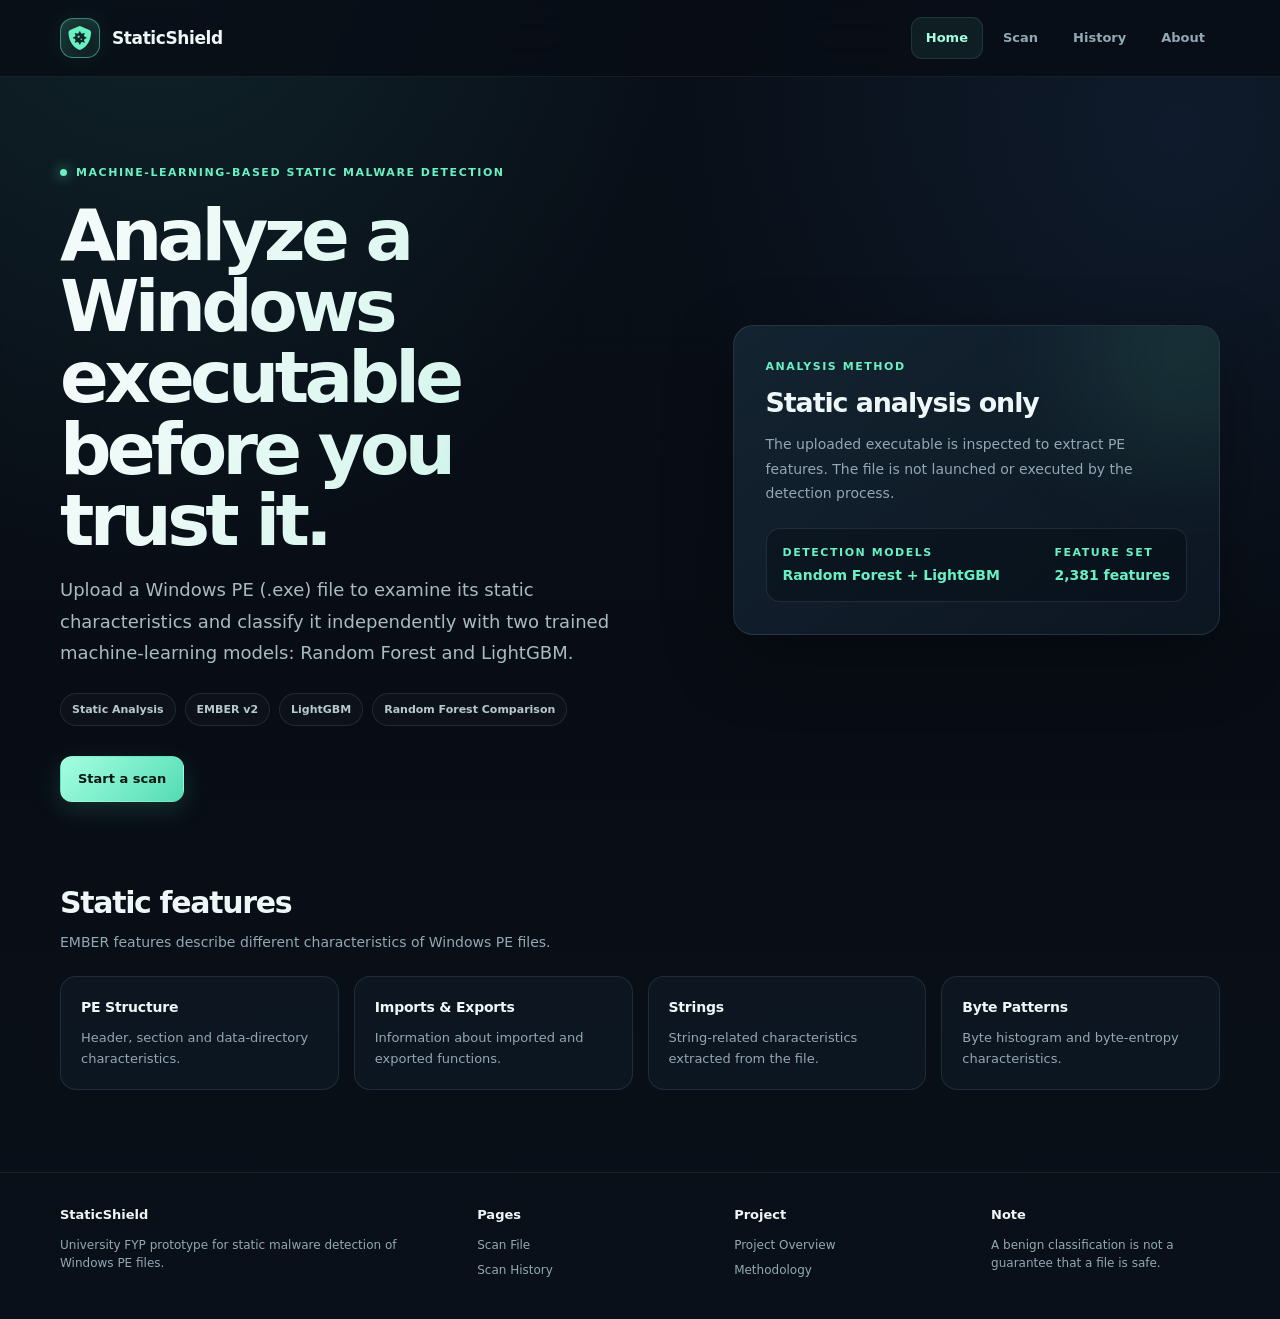
==== commit 40041d68: "fix: refine frontend UI and remove unnecessary elements" ====
--- a/frontend/index.html
+++ b/frontend/index.html
@@ -30,7 +30,7 @@
       <div>
         <div class="eyebrow">Machine-learning-based static malware detection</div>
         <h1>Analyze a Windows executable before you trust it.</h1>
-        <p class="lead">Upload a Windows PE (.exe) file to examine its static characteristics and classify it as <strong>Malware</strong> or <strong>Benign</strong> using a trained machine-learning model.</p>
+        <p class="lead">Upload a Windows PE (.exe) file to examine its static characteristics and classify it independently with two trained machine-learning models: Random Forest and LightGBM.</p>
         <div class="hero-points">
           <span class="pill">Static Analysis</span>
           <span class="pill">EMBER v2</span>
@@ -44,7 +44,7 @@
         <h3>Static analysis only</h3>
         <p>The uploaded executable is inspected to extract PE features. The file is not launched or executed by the detection process.</p>
         <div class="model-strip">
-          <div><div class="kicker">Primary classifier</div><div class="model-tag">LightGBM</div></div>
+          <div><div class="kicker">Detection models</div><div class="model-tag">Random Forest + LightGBM</div></div>
           <div><div class="kicker">Feature set</div><div class="model-tag">2,381 features</div></div>
         </div>
       </div>
--- a/frontend/static/css/styles.css
+++ b/frontend/static/css/styles.css
@@ -1105,3 +1105,96 @@
     transition-duration: .01ms !important;
   }
 }
+
+
+/* Two-model scan result comparison */
+.model-comparison-grid {
+  display: grid;
+  grid-template-columns: repeat(2, minmax(0, 1fr));
+  gap: 16px;
+  margin: 18px 0;
+}
+.model-result-card {
+  min-width: 0;
+  padding: clamp(18px, 2.5vw, 26px);
+  box-shadow: none;
+}
+.model-result-card.model-malware { border-color: rgba(255, 113, 134, .38); }
+.model-result-card.model-benign { border-color: rgba(105, 240, 195, .28); }
+.model-result-heading,
+.result-file-heading,
+.result-overall {
+  display: flex;
+  align-items: center;
+  justify-content: space-between;
+  gap: 16px;
+}
+.model-result-heading h3 {
+  margin: 7px 0 0;
+  font-size: 21px;
+  letter-spacing: -.035em;
+}
+.model-probability {
+  display: flex;
+  flex-direction: column;
+  gap: 2px;
+  margin: 26px 0 18px;
+}
+.model-probability-value {
+  font-size: clamp(34px, 5vw, 48px);
+  font-weight: 800;
+  letter-spacing: -.055em;
+  line-height: 1.1;
+}
+.model-result-details {
+  display: grid;
+  grid-template-columns: 1fr 1fr;
+  gap: 12px;
+  padding-top: 15px;
+  border-top: 1px solid var(--line);
+}
+.model-result-details div { display: grid; gap: 4px; }
+.model-result-details span,
+.result-file-panel .muted {
+  color: var(--muted);
+  font-size: 12px;
+}
+.model-result-details strong { font-size: 14px; }
+.probability-track {
+  height: 7px;
+  overflow: hidden;
+  margin-top: 17px;
+  border-radius: 99px;
+  background: rgba(255,255,255,.08);
+}
+.probability-track span {
+  display: block;
+  height: 100%;
+  border-radius: inherit;
+  background: linear-gradient(90deg, var(--accent), var(--blue));
+}
+.model-malware .probability-track span {
+  background: linear-gradient(90deg, #f2ca72, var(--danger));
+}
+.result-file-panel { margin-top: 22px; }
+.result-file-heading h2 {
+  margin: 7px 0 5px;
+  overflow-wrap: anywhere;
+  font-size: clamp(19px, 3vw, 25px);
+}
+.result-file-heading p { margin: 0; }
+.result-overall {
+  margin-top: 20px;
+  padding: 15px 16px;
+  border: 1px solid var(--line);
+  border-radius: 14px;
+  background: rgba(5, 12, 19, .38);
+}
+.result-overall strong { display: block; margin-top: 5px; }
+.result-explanation { margin-top: 18px; }
+.result-explanation .notice { margin-top: 16px; }
+@media (max-width: 700px) {
+  .model-comparison-grid { grid-template-columns: minmax(0, 1fr); }
+  .result-file-heading,
+  .result-overall { align-items: flex-start; flex-direction: column; }
+}
